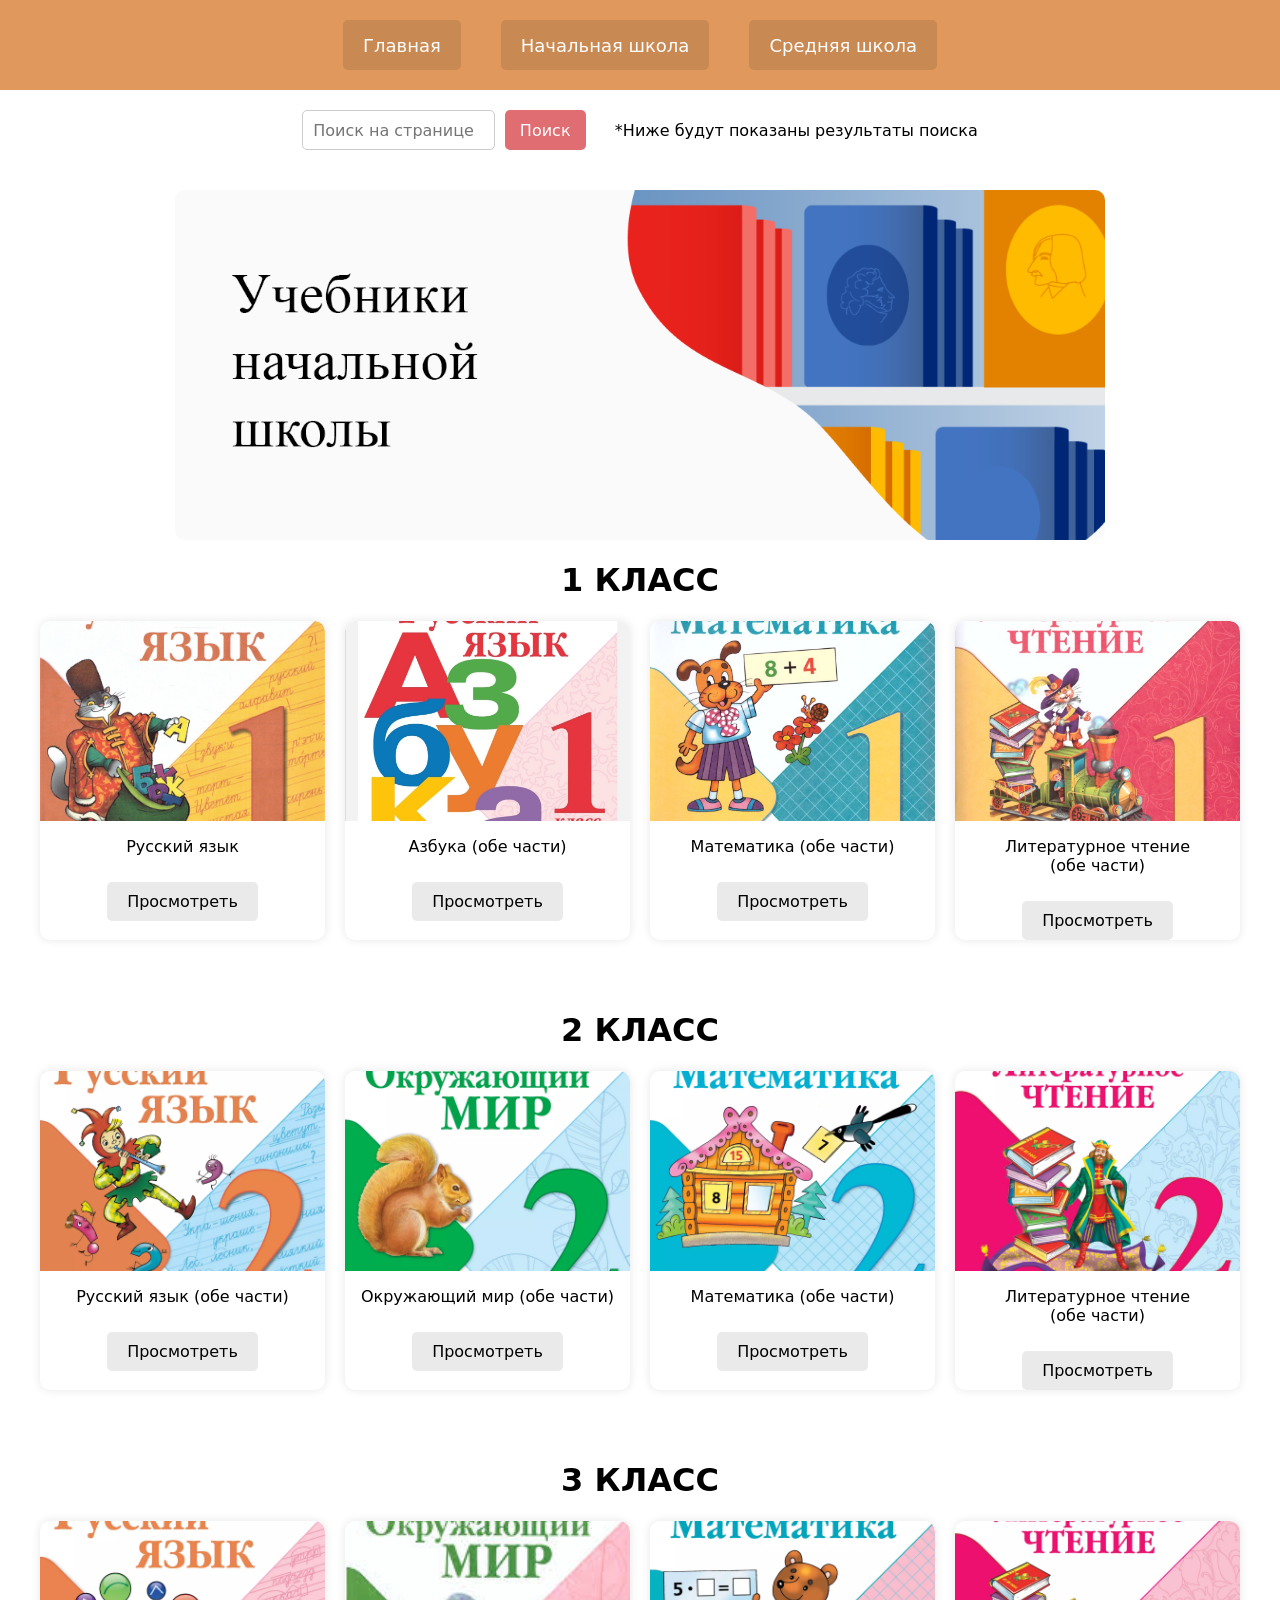
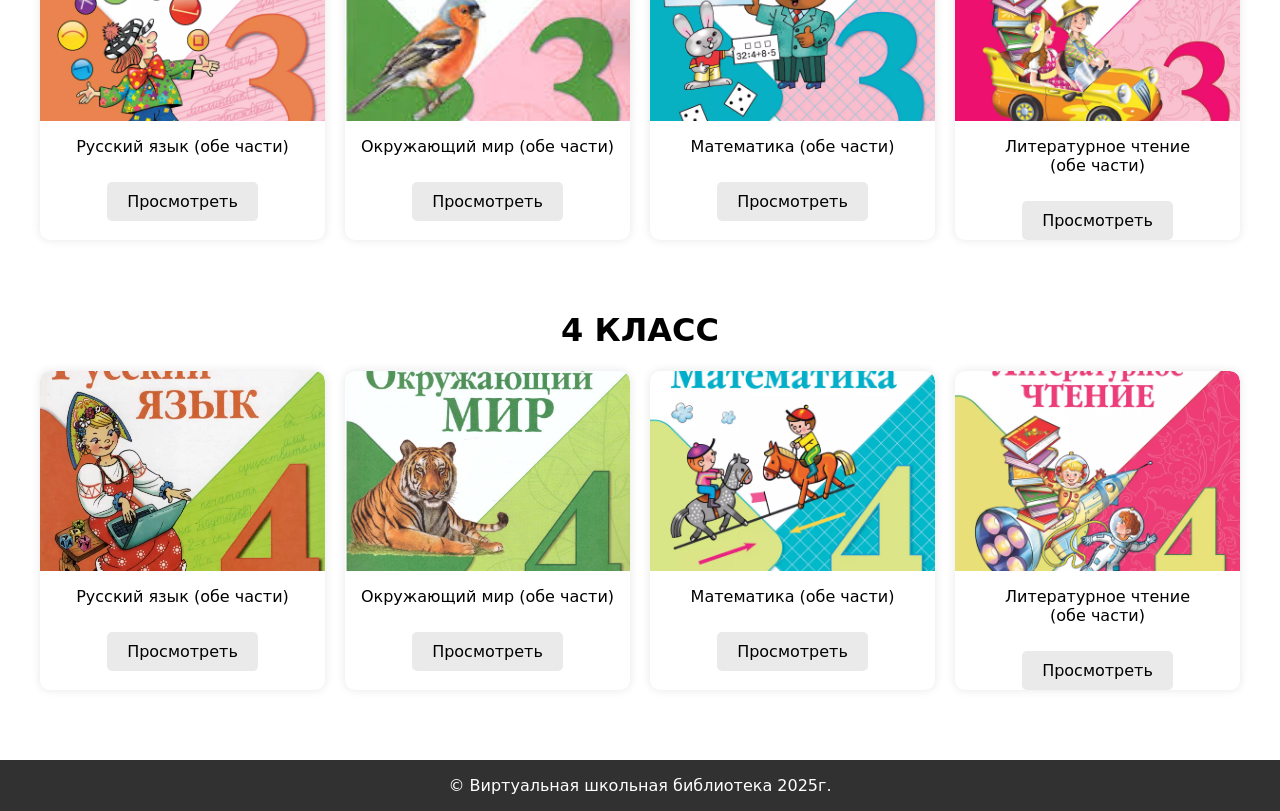
==== pages/primaryschool.html @ aafc9e28 "Add files via upload" ====
<!DOCTYPE html>
<html lang="ru">
<head>
    <meta charset="UTF-8">
    <meta name="viewport" content="width=device-width, initial-scale=1.0">
    <link rel="shortcut icon" href="../pictures/websitelogo.png"/>
    <link rel="stylesheet" href="styleschool.css">
    <link rel="stylesheet" href="schoolmedia.css">
    <title>Библиотека >> Начальная школа</title>
    <style>
        .hidden {
            display: none;
        }
    </style>
</head>
<body>
    <div class="header">
        <div class="link" id="current">
            <a href="../index.html" class="mover">Главная</a>
        </div>
        <div class="link">
            <div class="mover" id="current">Начальная школа</div>
        </div>
        <div class="link">
            <a href="../pages/secondaryschool.html" class="mover">Средняя школа</a>
        </div>
    </div>
    <div class="structure">
        <div class="search">
            <form id="search-form">
                <input type="text" id="searches" placeholder="Поиск на странице">
                <button type="submit" id="search-button">Поиск</button><br>
            </form>
            <span>*Ниже будут показаны результаты поиска</span>
        </div>
        <div class="picture" id="main-picture"></div>
        <h1>1 КЛАСС</h1>
        <div class="class" id="class1">
            <div class="book">
                <div class="picture" id="num4"></div>
                <p>Русский язык</p>
                <a class="buy" href="https://vk.com/doc312722317_666394973?hash=rWCSfrNP9mmfa4cK0NOezqCdZE2gOXL4hGIdFERxn1z&api=1&no_preview=1">Просмотреть</a>
            </div>
            <div class="book">
                <div class="picture" id="num5"></div>
                <p>Азбука (обе части)</p>
                <a class="buy" href="https://vk.com/doc312722317_666394963?hash=hfGN3HZtrbzxmpKFYH7VPjnGlAa4FgCMoxGaCqtzKHP&api=1&no_preview=1">Просмотреть</a>
            </div>
            <div class="book">
                <div class="picture" id="num6"></div>
                <p>Математика (обе части)</p>
                <a class="buy" href="https://vk.com/doc312722317_666394976?hash=34Wet4dqi7xkAVzDRjbTLtuieQnnAiqWpmxZIfN5YG4&api=1&no_preview=1">Просмотреть</a>
            </div>
            <div class="book">
                <div class="picture" id="num7"></div>
                <p>Литературное чтение <br> (обе части)</p>
                <a class="buy" href="https://vk.com/doc312722317_666394967?hash=Mzvi6rXGbKNTOeVPVfSpgLTnRsZo1xZqHcbkZBesazD&api=1&no_preview=1">Просмотреть</a>
            </div>
        </div>
        <h1>2 КЛАСС</h1>
        <div class="class" id="class2">
            <div class="book">
                <div class="picture" id="num8"></div>
                <p>Русский язык (обе части)</p>
                <a class="buy" href="https://vk.com/doc132566222_669242430?hash=cQXLPKwxiCy3WlbjmffshJLl5KgSGncUs9Kd9KX6xDk&api=1&no_preview=1">Просмотреть</a>
            </div>
            <div class="book">
                <div class="picture" id="num10"></div>
                <p>Окружающий мир (обе части)</p>
                <a class="buy" href="https://vk.com/doc132566222_669241927?hash=ZyrQilw2TcEm16Rj8eAkJ7tGa8pN46ArpKkpmpv2b18&api=1&no_preview=1">Просмотреть</a>
            </div>
            <div class="book">
                <div class="picture" id="num9"></div>
                <p>Математика (обе части)</p>
                <a class="buy" href="https://vk.com/doc132566222_669241478?hash=Jab24kPRtGktWZCUP2QnbyUqtYVpZLUffe45BtiiYu8&api=1&no_preview=1">Просмотреть</a>
            </div>
            <div class="book">
                <div class="picture" id="num11"></div>
                <p>Литературное чтение <br> (обе части)</p>
                <a class="buy" href="https://vk.com/doc132566222_669241278?hash=0SPyhWNhyP0FwntjqZ2Ao6AXArAyW3IyBInmpdefDPX&api=1&no_preview=1">Просмотреть</a>
            </div>
        </div>
        <h1>3 КЛАСС</h1>
        <div class="class" id="class3">
            <div class="book">
                <div class="picture" id="num12"></div>
                <p>Русский язык (обе части)</p>
                <a class="buy" href="https://vk.com/doc13473025_667712471?hash=nizDBPqYfZOtAbmQvhZZ9swPuBqDZYVVIsszBa41uBw&api=1&no_preview=1">Просмотреть</a>
            </div>
            <div class="book">
                <div class="picture" id="num14"></div>
                <p>Окружающий мир (обе части)</p>
                <a class="buy" href="https://vk.com/doc13473025_667712458?hash=KW4lm4Ug9g1yf4sloLAGVB9uO3d5Zdi5yWFuvytxCDw&api=1&no_preview=1">Просмотреть</a>
            </div>
            <div class="book">
                <div class="picture" id="num13"></div>
                <p>Математика (обе части)</p>
                <a class="buy" href="https://vk.com/doc13473025_667712452?hash=LJyXn5NqsqDPaGLzbDRvQEchShb0hj57IISjtIAbcPs&api=1&no_preview=1">Просмотреть</a>
            </div>
            <div class="book">
                <div class="picture" id="num15"></div>
                <p>Литературное чтение <br> (обе части)</p>
                <a class="buy" href="https://vk.com/doc13473025_667712446?hash=5BLa1AsJmXZuwEICLewRq4ZQW8F1rz2nlHa0FqzsDZs&api=1&no_preview=1">Просмотреть</a>
            </div>
        </div>
        <h1>4 КЛАСС</h1>
        <div class="class" id="class4">
            <div class="book">
                <div class="picture" id="num16"></div>
                <p>Русский язык (обе части)</p>
                <a class="buy" href="https://vk.com/doc331803650_673015415?hash=37auKz12yuhrKNZqU8BfGAOfRW9UH9QleMGvNOZmpBz&api=1&no_preview=1">Просмотреть</a>
            </div>
            <div class="book">
                <div class="picture" id="num18"></div>
                <p>Окружающий мир (обе части)</p>
                <a class="buy" href="https://vk.com/doc331803650_673015365?hash=29gmVb8mAouUebjkyzc0EuoRamt36OzZBZqk3zW7QY4&api=1&no_preview=1">Просмотреть</a>
            </div>
            <div class="book">
                <div class="picture" id="num17"></div>
                <p>Математика (обе части)</p>
                <a class="buy" href="https://vk.com/doc331803650_673015385?hash=iQ1vTIiZfZiFRpSec7Q4g8kebZJyFldDphIC3zHnGvw&api=1&no_preview=1">Просмотреть</a>
            </div>
            <div class="book">
                <div class="picture" id="num19"></div>
                <p>Литературное чтение <br> (обе части)</p>
                <a class="buy" href="https://vk.com/doc331803650_673015377?hash=7fpEFsGTB4YCCXGoqhZ7IxPmaSUmvzcoIKLvKPo2NXz&api=1&no_preview=1">Просмотреть</a>
            </div>
        </div>
    </div>
    <div class="footer">
        <p>© Виртуальная школьная библиотека 2025г.</p>
    </div>
    <script>
        document.getElementById('search-form').onsubmit = function(event) {
            event.preventDefault();
            const query = document.getElementById('searches').value.toLowerCase();
            const books = document.querySelectorAll('.book');

            books.forEach(function(book) {
                const title = book.querySelector('p').innerText.toLowerCase();
                if (title.includes(query)) {
                    book.classList.remove('hidden');
                } else {
                    book.classList.add('hidden');
                }
            });
        };
    </script>
</body>
</html>
---- pages/styleschool.css ----
/* Общие настройки */
* {
    font-family: system-ui, -apple-system, BlinkMacSystemFont, 'Segoe UI', Roboto, Oxygen, Ubuntu, Cantarell, 'Open Sans', 'Helvetica Neue', sans-serif;
    box-sizing: border-box;
}

body {
    padding: 0;
    margin: 0;
    width: 100vw;
    height: 100vh;
    display: flex;
    flex-direction: column;
    align-items: center;
}

/* Настройки хедера */
.header {
    width: 100%;
    height: 250px; /* Увеличенная высота хедера */
    background-color: #e0985c;
    display: flex;
    justify-content: center;
    align-items: center;
}

.links-container {
    display: flex;
    gap: 20px;
}

.link {
    color: white;
    font-size: 18px;
    line-height: 1.5em;
    padding: 10px 20px;
    text-align: center;
    border-radius: 5px;
    background-color: rgba(0, 0, 0, 0.1);
    transition: all 0.3s ease-in-out;
    height: 50px; /* Новое значение высоты кнопок */
    margin-top: 10px;
    margin-bottom: 10px;
    display: flex;
    align-items: center;
    justify-content: center;
    margin: 20px;
}

.mover {
    color: #fff;
    text-decoration: none;
}

.current {
    background-color: rgba(0, 0, 0, 0.2);
}

.link:hover {
    background-color: rgba(0, 0, 0, 0.3);
    cursor: pointer;
}

/* Основное содержимое */
.structure {
    width: 100%;
    padding: 20px;
    display: flex;
    flex-direction: column;
    align-items: center;
}

.search {
    width: 100%;
    display: flex;
    flex-wrap: wrap;
    justify-content: center;
    align-items: center;
    margin-bottom: 20px;
    margin-top: 0px;
}

.search form {
    display: flex;
    align-items: center;
}

.search input {
    width: calc(100% - 120px);
    height: 40px;
    padding: 10px;
    border-radius: 5px;
    border: 1px solid #ccc;
    font-size: 16px;
}

/* Уменьшение отступа от кнопки поиска */
.search button {
    height: 40px;
    padding: 10px 15px; /* Уменьшаем отступ справа и слева */
    border-radius: 5px;
    background-color: #df6d72;
    color: #fff;
    font-size: 16px;
    border: none;
    cursor: pointer;
    transition: background-color 0.3s ease;
    margin-left: 10px; /* Уменьшаем отступ слева */
}

.search button:hover {
    background-color: #992f34;
}

#main-picture {
    width: 75%;
    height: 350px;
    background-image: url('/pictures/primaryschool.png'); /* Не забудьте заменить путь к файлу */
    background-repeat: no-repeat;
    background-size: 100%;
    background-position: center;
    border-radius: 10px;
    margin-top: 20px;
}

.class {
    display: grid;
    grid-template-columns: repeat(auto-fill, minmax(250px, 1fr)); /* Гибкий layout */
    gap: 20px;
    width: 100%;
    max-width: 1200px;
    margin-bottom: 50px;
}

.book {
    display: flex;
    flex-direction: column;
    align-items: center;
    text-align: center;
    background-color: #ffffff;
    border-radius: 10px;
    overflow: hidden;
    box-shadow: 0 0 10px rgba(0, 0, 0, 0.1);
    transition: transform 0.3s ease;
}

.book:hover {
    transform: scale(1.05);
}

.picture {
    width: 100%;
    height: 200px;
    background-size: cover;
    background-position: center;
    border-radius: 10px 10px 0 0;
}

.buy {
    text-decoration: none;
    font-size: 16px;
    color: #000;
    background-color: #eaeaea;
    padding: 10px 20px;
    border-radius: 5px;
    margin-top: 10px;
    transition: background-color 0.3s ease;
}

.buy:hover {
    background-color: #cccccc;
}

/* Футер */
.footer {
    background-color: #313131;
    color: #fff;
    height: 100px;
    width: 100%;
    display: flex;
    align-items: center;
    justify-content: center;
}

.hidden {
    display: none !important;
}

/* Прописываем фоны изображений для каждого класса учебника */

#num4 {
    background-image: url('../pictures/books/class1_rus.jpg');
}

#num5 {
    background-image: url('../pictures/books/class1_azbuka.jpg');
}

#num6 {
    background-image: url('../pictures/books/class1_mat.jpg');
}

#num7 {
    background-image: url('../pictures/books/class1_litcht.jpg');
}

#num8 {
    background-image: url('../pictures/books/class2_rus.webp');
}

#num9 {
    background-image: url('../pictures/books/class2_mat.webp');
}

#num10 {
    background-image: url('../pictures/books/class2_orkmir.webp');
}

#num11 {
    background-image: url('../pictures/books/class2_lit.webp');
}

#num12 {
    background-image: url('../pictures/books/class3_rus.webp');
}

#num13 {
    background-image: url('../pictures/books/class3_mat.webp');
}

#num14 {
    background-image: url('../pictures/books/class3_okrmir.jpg');
}

#num15 {
    background-image: url('../pictures/books/class3_lit.webp');
}

#num16 {
    background-image: url('../pictures/books/class4_rus.webp');
}

#num17 {
    background-image: url('../pictures/books/class4_mat.webp');
}

#num18 {
    background-image: url('../pictures/books/class4_okrmir.jpg');
}

#num19 {
    background-image: url('../pictures/books/class4_lit.webp');
}

/* Мобильные стили */
@media only screen and (max-width: 768px) {
    .header {
        height: 60px;
        padding: 0 10px;
    }

    .link {
        font-size: 16px;
        padding: 5px 10px;
    }

    .search input {
        width: calc(100% - 100px);
    }

    .search button {
        padding: 10px 15px;
 }

    .class {
        grid-template-columns: repeat(auto-fill, minmax(200px, 1fr));
    }

    .book {
        width: 200px;
    }

    .picture {
        height: 150px;
    }
}

@media only screen and (max-width: 480px) {
    .header {
        height: 50px;
        font-size: 14px;
    }

    .search input {
        width: calc(100% - 80px);
    }

    .search button {
        padding: 5px 10px;
    }

    .class {
        margin-left: 10%;
        grid-template-columns: repeat(auto-fill, minmax(150px, 1fr));
    }

    .book {
        width: 150px;
    }

    .picture {
        height: 100px;
    }
}
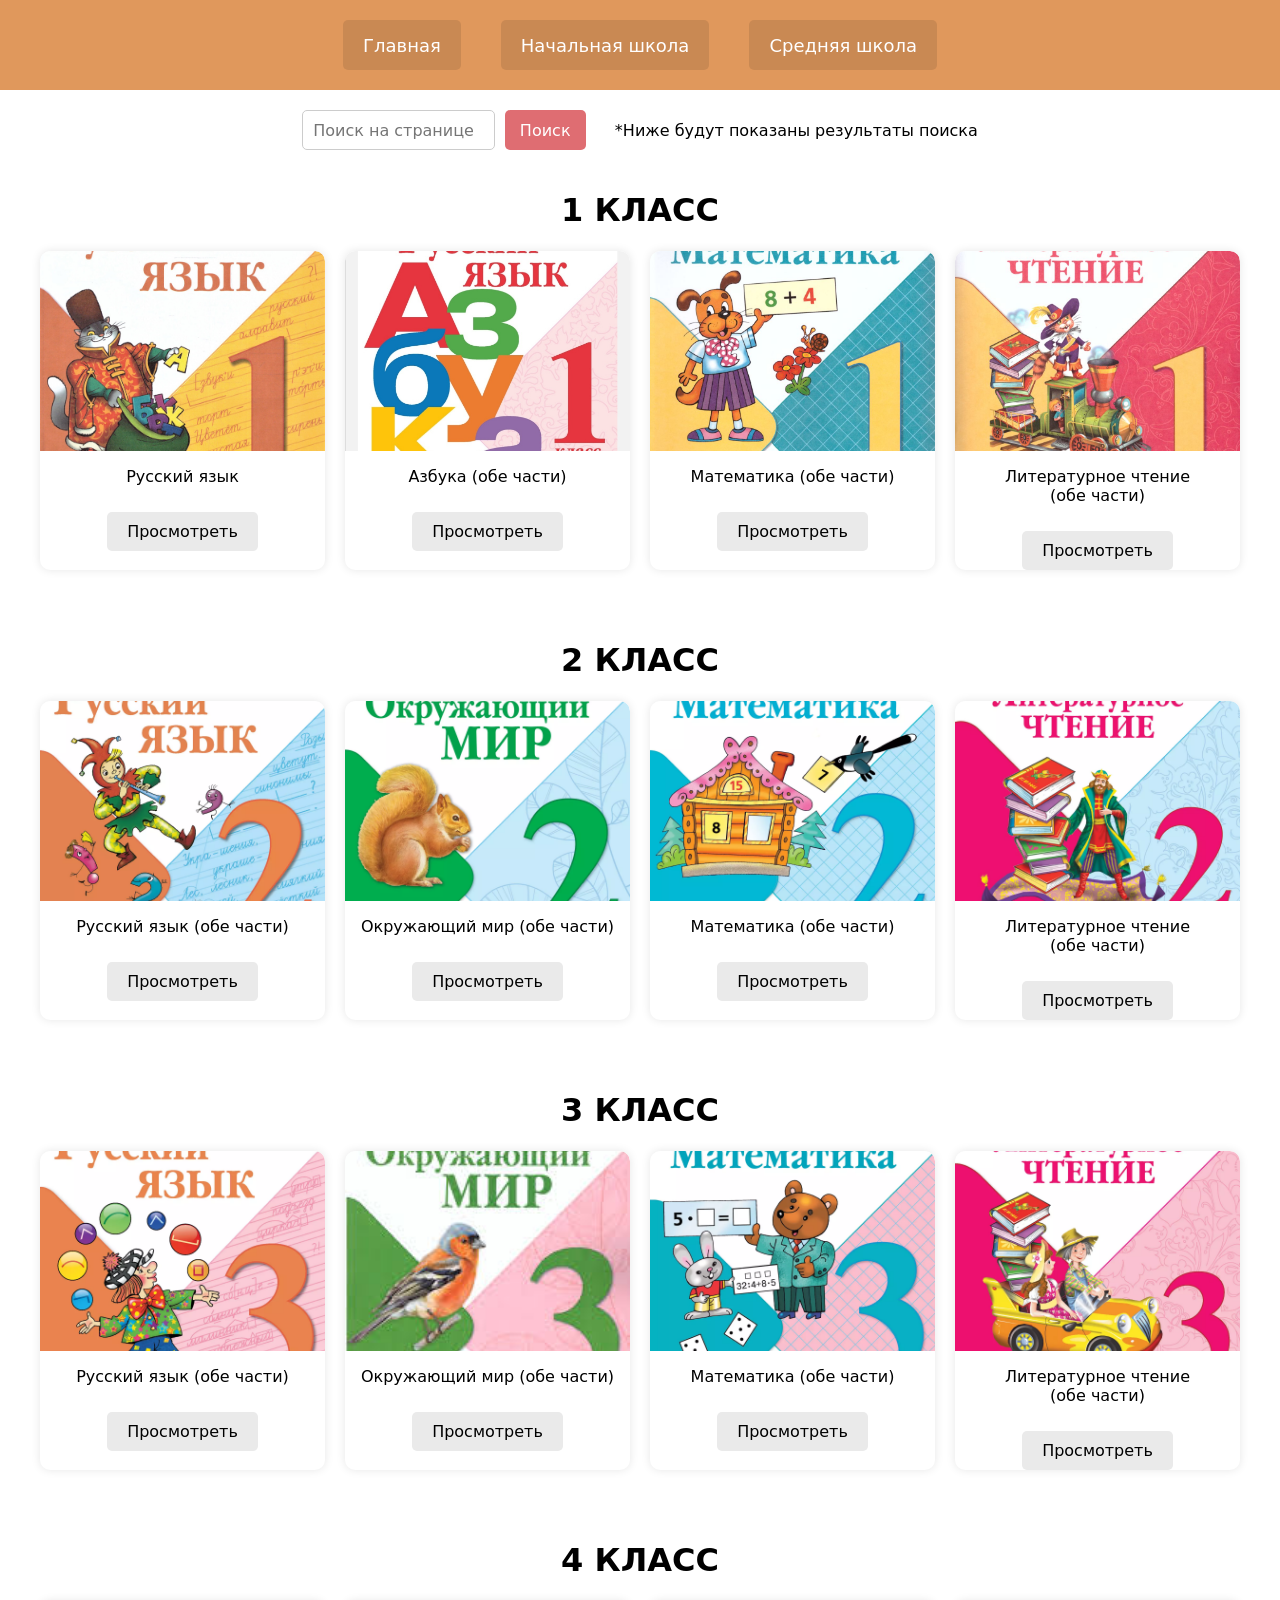
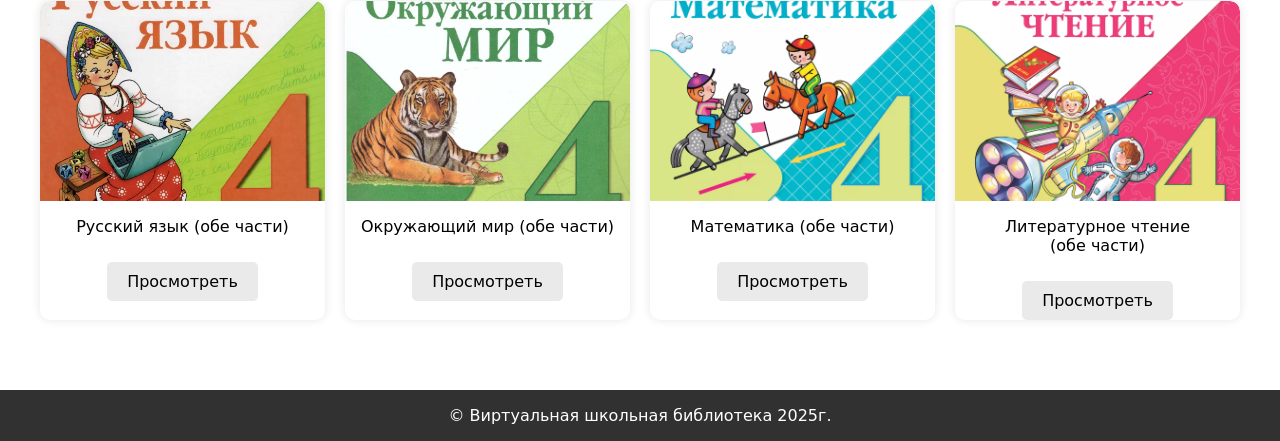
==== commit f2fb3826: "Update primaryschool.html" ====
--- a/pages/primaryschool.html
+++ b/pages/primaryschool.html
@@ -33,7 +33,6 @@
             </form>
             <span>*Ниже будут показаны результаты поиска</span>
         </div>
-        <div class="picture" id="main-picture"></div>
         <h1>1 КЛАСС</h1>
         <div class="class" id="class1">
             <div class="book">
--- a/pages/styleschool.css
+++ b/pages/styleschool.css
@@ -112,17 +112,6 @@
     background-color: #992f34;
 }
 
-#main-picture {
-    width: 75%;
-    height: 350px;
-    background-image: url('/pictures/primaryschool.png'); /* Не забудьте заменить путь к файлу */
-    background-repeat: no-repeat;
-    background-size: 100%;
-    background-position: center;
-    border-radius: 10px;
-    margin-top: 20px;
-}
-
 .class {
     display: grid;
     grid-template-columns: repeat(auto-fill, minmax(250px, 1fr)); /* Гибкий layout */
@@ -311,4 +300,4 @@
     .picture {
         height: 100px;
     }
-}+}
